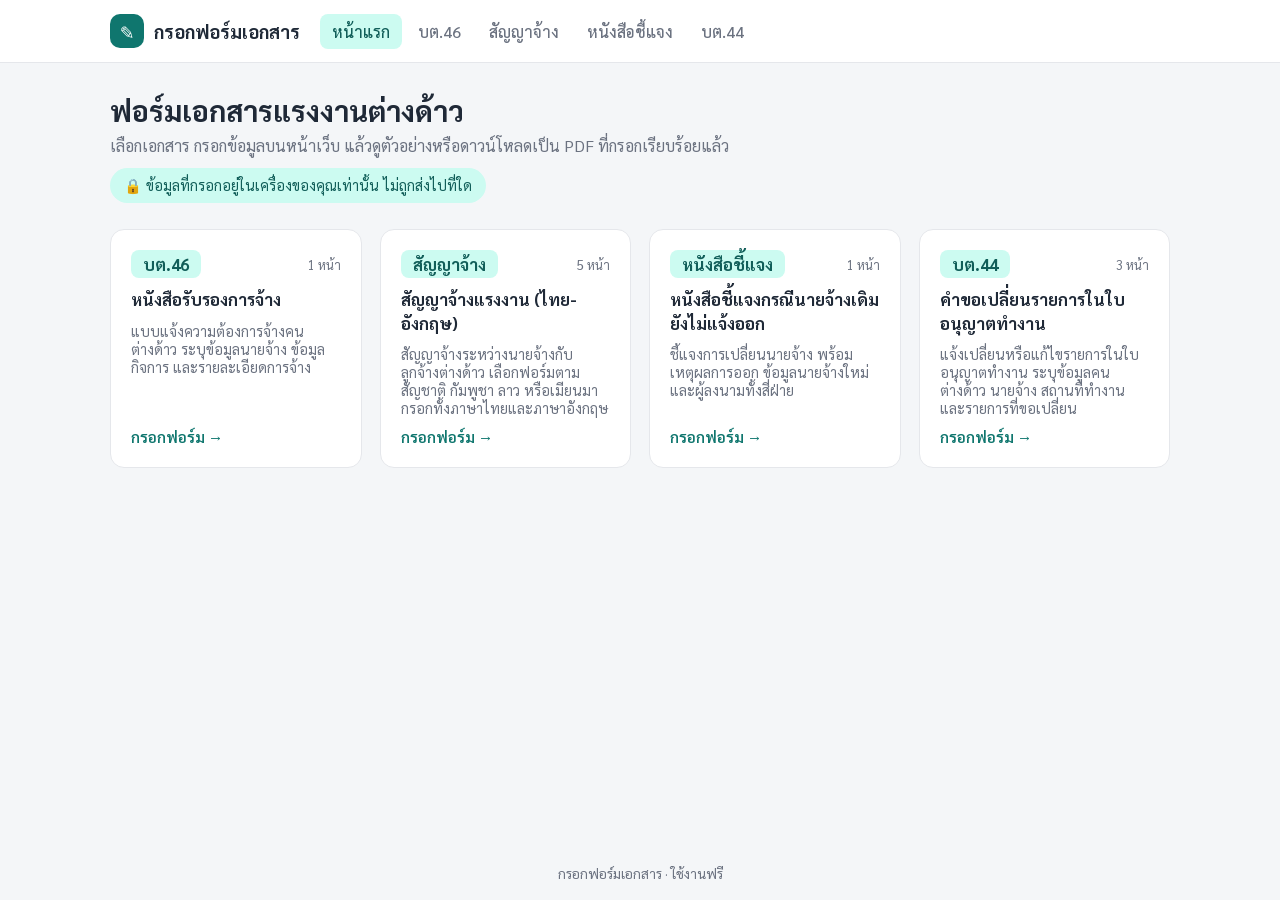
==== index.html @ 2748c155 "Add form-filling website for 4 migrant-worker documents Fill-in forms for BT.44, BT.46, the employme" ====
<!DOCTYPE html>
<html lang="th">
<head>
  <meta charset="UTF-8" />
  <meta name="viewport" content="width=device-width, initial-scale=1.0" />
  <title>กรอกฟอร์มเอกสารแรงงานต่างด้าว</title>
  <link rel="preconnect" href="https://fonts.googleapis.com" />
  <link rel="preconnect" href="https://fonts.gstatic.com" crossorigin />
  <link href="https://fonts.googleapis.com/css2?family=Sarabun:wght@400;500;600;700&display=swap" rel="stylesheet" />
  <link rel="stylesheet" href="css/style.css" />
</head>
<body>
  <nav class="navbar">
    <div class="nav-inner">
      <a href="index.html" class="brand"><span class="brand-mark">✎</span><span>กรอกฟอร์มเอกสาร</span></a>
      <ul class="nav-links" id="nav-links"></ul>
    </div>
  </nav>

  <main class="container">
    <header class="hero">
      <h1>ฟอร์มเอกสารแรงงานต่างด้าว</h1>
      <p class="muted">เลือกเอกสาร กรอกข้อมูลบนหน้าเว็บ แล้วดูตัวอย่างหรือดาวน์โหลดเป็น PDF ที่กรอกเรียบร้อยแล้ว</p>
      <span class="note">🔒 ข้อมูลที่กรอกอยู่ในเครื่องของคุณเท่านั้น ไม่ถูกส่งไปที่ใด</span>
    </header>

    <section class="cards" id="cards"></section>
  </main>

  <footer class="footer">กรอกฟอร์มเอกสาร · ใช้งานฟรี</footer>

  <script type="module">
    import { DOCS, DOC_ORDER } from "./js/docs.js";
    const cards = document.getElementById("cards");
    const nav = document.getElementById("nav-links");
    nav.innerHTML = `<li><a href="index.html" class="active">หน้าแรก</a></li>`;
    for (const id of DOC_ORDER) {
      const d = DOCS[id];
      const a = document.createElement("a");
      a.className = "card";
      a.href = `form.html?doc=${id}`;
      a.innerHTML = `
        <div class="card-top"><span class="code"></span><span class="pages">${d.pages} หน้า</span></div>
        <h3></h3><p></p><span class="go">กรอกฟอร์ม →</span>`;
      a.querySelector(".code").textContent = d.code;
      a.querySelector("h3").textContent = d.title;
      a.querySelector("p").textContent = d.desc;
      cards.appendChild(a);
      nav.insertAdjacentHTML("beforeend", `<li><a href="form.html?doc=${id}">${d.code}</a></li>`);
    }
  </script>
</body>
</html>
---- css/style.css ----
:root {
  --primary: #0f766e;
  --primary-dark: #115e59;
  --primary-soft: #ccfbf1;
  --bg: #f4f6f8;
  --card: #fff;
  --text: #1f2937;
  --muted: #6b7280;
  --border: #e5e7eb;
  --danger: #dc2626;
  --radius: 14px;
}

* { box-sizing: border-box; margin: 0; padding: 0; }

body {
  font-family: "Sarabun", system-ui, sans-serif;
  background: var(--bg);
  color: var(--text);
  min-height: 100vh;
  display: flex;
  flex-direction: column;
  font-size: 16px;
}

a { color: inherit; }

/* ---------- Navbar ---------- */
.navbar {
  position: sticky;
  top: 0;
  z-index: 20;
  background: #fff;
  border-bottom: 1px solid var(--border);
}
.nav-inner {
  max-width: 1100px;
  margin: 0 auto;
  padding: 0 20px;
  height: 62px;
  display: flex;
  align-items: center;
  gap: 20px;
}
.brand {
  display: flex;
  align-items: center;
  gap: 10px;
  font-weight: 700;
  font-size: 1.15rem;
  text-decoration: none;
  white-space: nowrap;
}
.brand-mark {
  width: 34px; height: 34px;
  border-radius: 10px;
  background: var(--primary);
  color: #fff;
  display: grid; place-items: center;
  font-size: 1.1rem;
}
.nav-links { display: flex; gap: 4px; list-style: none; overflow-x: auto; flex: 1; }
.nav-links a {
  display: block;
  padding: 7px 12px;
  border-radius: 8px;
  text-decoration: none;
  color: var(--muted);
  font-weight: 500;
  white-space: nowrap;
}
.nav-links a:hover { background: var(--bg); color: var(--text); }
.nav-links a.active { background: var(--primary-soft); color: var(--primary-dark); }

/* ---------- Layout ---------- */
.container { max-width: 1100px; width: 100%; margin: 0 auto; padding: 28px 20px 48px; flex: 1; }
.hero { margin-bottom: 26px; }
.hero h1 { font-size: 1.8rem; margin-bottom: 6px; }
.muted { color: var(--muted); }
.note {
  display: inline-flex; gap: 8px; align-items: center;
  margin-top: 12px; padding: 8px 14px;
  background: var(--primary-soft); color: var(--primary-dark);
  border-radius: 999px; font-size: .9rem;
}
.footer { text-align: center; padding: 18px; color: var(--muted); font-size: .85rem; }

/* ---------- Home cards ---------- */
.cards { display: grid; grid-template-columns: repeat(auto-fill, minmax(250px, 1fr)); gap: 18px; }
.card {
  background: var(--card);
  border: 1px solid var(--border);
  border-radius: var(--radius);
  padding: 20px;
  display: flex; flex-direction: column; gap: 10px;
  text-decoration: none;
  transition: transform .15s, box-shadow .15s, border-color .15s;
}
.card:hover { transform: translateY(-3px); box-shadow: 0 10px 24px rgba(0,0,0,.08); border-color: var(--primary); }
.card-top { display: flex; justify-content: space-between; align-items: center; }
.code {
  font-weight: 700; font-size: 1.05rem;
  color: var(--primary-dark); background: var(--primary-soft);
  padding: 3px 12px; border-radius: 8px;
}
.pages { font-size: .8rem; color: var(--muted); }
.card h3 { font-size: 1.05rem; line-height: 1.4; }
.card p { font-size: .9rem; color: var(--muted); flex: 1; }
.card .go { color: var(--primary); font-weight: 600; font-size: .95rem; }

/* ---------- Form page ---------- */
.form-head {
  display: flex; align-items: flex-start; justify-content: space-between; gap: 16px;
  margin-bottom: 20px; flex-wrap: wrap;
}
.form-head h1 { font-size: 1.5rem; display: flex; gap: 10px; align-items: center; flex-wrap: wrap; }
.back { text-decoration: none; color: var(--muted); font-size: .9rem; display: inline-block; margin-bottom: 8px; }
.back:hover { color: var(--primary); }

.section {
  background: var(--card);
  border: 1px solid var(--border);
  border-radius: var(--radius);
  padding: 20px 22px 22px;
  margin-bottom: 16px;
}
.section-head { display: flex; align-items: center; justify-content: space-between; gap: 12px; margin-bottom: 14px; flex-wrap: wrap; }
.section-head h2 { font-size: 1.1rem; display: flex; align-items: center; gap: 10px; }
.num {
  width: 26px; height: 26px; border-radius: 50%;
  background: var(--primary); color: #fff;
  display: grid; place-items: center; font-size: .85rem;
}
.tag { font-size: .75rem; font-weight: 500; color: var(--muted); background: var(--bg); padding: 2px 8px; border-radius: 999px; }

.grid { display: grid; grid-template-columns: repeat(6, 1fr); gap: 14px 16px; }
.field { grid-column: span 3; display: flex; flex-direction: column; gap: 6px; min-width: 0; }
.field.full { grid-column: span 6; }
.field.third { grid-column: span 2; }
.field.hidden { display: none; }
.label-row { display: flex; justify-content: space-between; align-items: baseline; gap: 8px; }
label.lbl { font-size: .92rem; font-weight: 600; }
.req { color: var(--danger); }
.hint { font-size: .8rem; color: var(--muted); }

input[type="text"], input[type="date"], input[type="email"], input[type="number"], select, textarea {
  width: 100%;
  font: inherit;
  padding: 9px 12px;
  border: 1px solid #d1d5db;
  border-radius: 9px;
  background: #fff;
  outline: none;
  transition: border-color .15s, box-shadow .15s;
}
textarea { resize: vertical; min-height: 70px; }
input:focus, select:focus, textarea:focus { border-color: var(--primary); box-shadow: 0 0 0 3px rgba(15,118,110,.15); }
.field.missing input, .field.missing textarea { border-color: var(--danger); background: #fef2f2; }

.radios { display: flex; flex-wrap: wrap; gap: 8px; }
.radios.vertical { flex-direction: column; }
.radio {
  display: flex; align-items: center; gap: 8px;
  padding: 8px 14px;
  border: 1px solid #d1d5db; border-radius: 9px;
  cursor: pointer; font-size: .95rem;
}
.radio:has(input:checked) { border-color: var(--primary); background: var(--primary-soft); }
.radio input, .check input { accent-color: var(--primary); width: 17px; height: 17px; }
.check { display: flex; align-items: center; gap: 10px; cursor: pointer; }

.link-btn {
  background: none; border: none; font: inherit; font-size: .8rem;
  color: var(--primary); cursor: pointer; padding: 0; white-space: nowrap;
}
.link-btn:hover { text-decoration: underline; }
.chip-btn {
  font: inherit; font-size: .85rem;
  border: 1px solid var(--primary); color: var(--primary);
  background: #fff; border-radius: 999px; padding: 5px 14px; cursor: pointer;
}
.chip-btn:hover { background: var(--primary-soft); }

.img-field { display: flex; align-items: center; gap: 10px; flex-wrap: wrap; }
.img-field .preview {
  width: 110px; height: 52px; border: 1px dashed #cbd5e1; border-radius: 8px;
  display: grid; place-items: center; font-size: .75rem; color: var(--muted);
  background: #fafafa center/contain no-repeat;
}
.img-field input[type="file"] { display: none; }

/* settings */
details.section summary { cursor: pointer; font-weight: 600; list-style: none; display: flex; justify-content: space-between; }
details.section summary::after { content: "▾"; color: var(--muted); }
details.section[open] summary { margin-bottom: 14px; }

/* ---------- Action bar ---------- */
.actions {
  position: sticky; bottom: 0; z-index: 15;
  background: rgba(255,255,255,.96);
  backdrop-filter: blur(6px);
  border-top: 1px solid var(--border);
}
.actions-inner {
  max-width: 1100px; margin: 0 auto; padding: 12px 20px;
  display: flex; gap: 10px; justify-content: flex-end; align-items: center; flex-wrap: wrap;
}
.actions .msg { margin-right: auto; font-size: .88rem; color: var(--muted); }
.actions .msg.warn { color: #b45309; }

.btn {
  display: inline-flex; align-items: center; justify-content: center; gap: 6px;
  padding: 10px 18px; border-radius: 10px;
  border: 1px solid #d1d5db; background: #fff; color: var(--text);
  font: inherit; font-weight: 600; font-size: .95rem;
  text-decoration: none; cursor: pointer;
}
.btn:hover { background: #f3f4f6; }
.btn:disabled { opacity: .6; cursor: wait; }
.btn-primary { background: var(--primary); border-color: var(--primary); color: #fff; }
.btn-primary:hover { background: var(--primary-dark); }
.btn-ghost { border-color: transparent; color: var(--muted); }

/* ---------- Modal ---------- */
.modal { position: fixed; inset: 0; z-index: 50; display: flex; align-items: center; justify-content: center; }
.modal[hidden] { display: none; }
.modal-backdrop { position: absolute; inset: 0; background: rgba(15,23,42,.6); }
.modal-box {
  position: relative; width: min(1000px, 95vw); height: 92vh;
  background: #fff; border-radius: var(--radius); overflow: hidden;
  display: flex; flex-direction: column; box-shadow: 0 20px 50px rgba(0,0,0,.3);
}
.modal-head {
  display: flex; align-items: center; justify-content: space-between; gap: 12px;
  padding: 10px 14px; border-bottom: 1px solid var(--border); flex-wrap: wrap;
}
.modal-head h2 { font-size: 1.05rem; }
.modal-head .row { display: flex; gap: 8px; }
#viewer { flex: 1; width: 100%; border: none; background: #525659; }

.toast {
  position: fixed; left: 50%; bottom: 90px; transform: translateX(-50%);
  background: #111827; color: #fff; padding: 10px 18px; border-radius: 10px;
  font-size: .92rem; z-index: 60; box-shadow: 0 8px 24px rgba(0,0,0,.25);
}
.toast[hidden] { display: none; }

/* ---------- Mobile ---------- */
@media (max-width: 720px) {
  .nav-links { display: none; }
  .grid { grid-template-columns: 1fr; }
  .field, .field.full, .field.third { grid-column: span 1; }
  .section { padding: 16px; }
  .actions-inner { justify-content: stretch; }
  .actions .btn { flex: 1; }
  .actions .msg { width: 100%; }
}
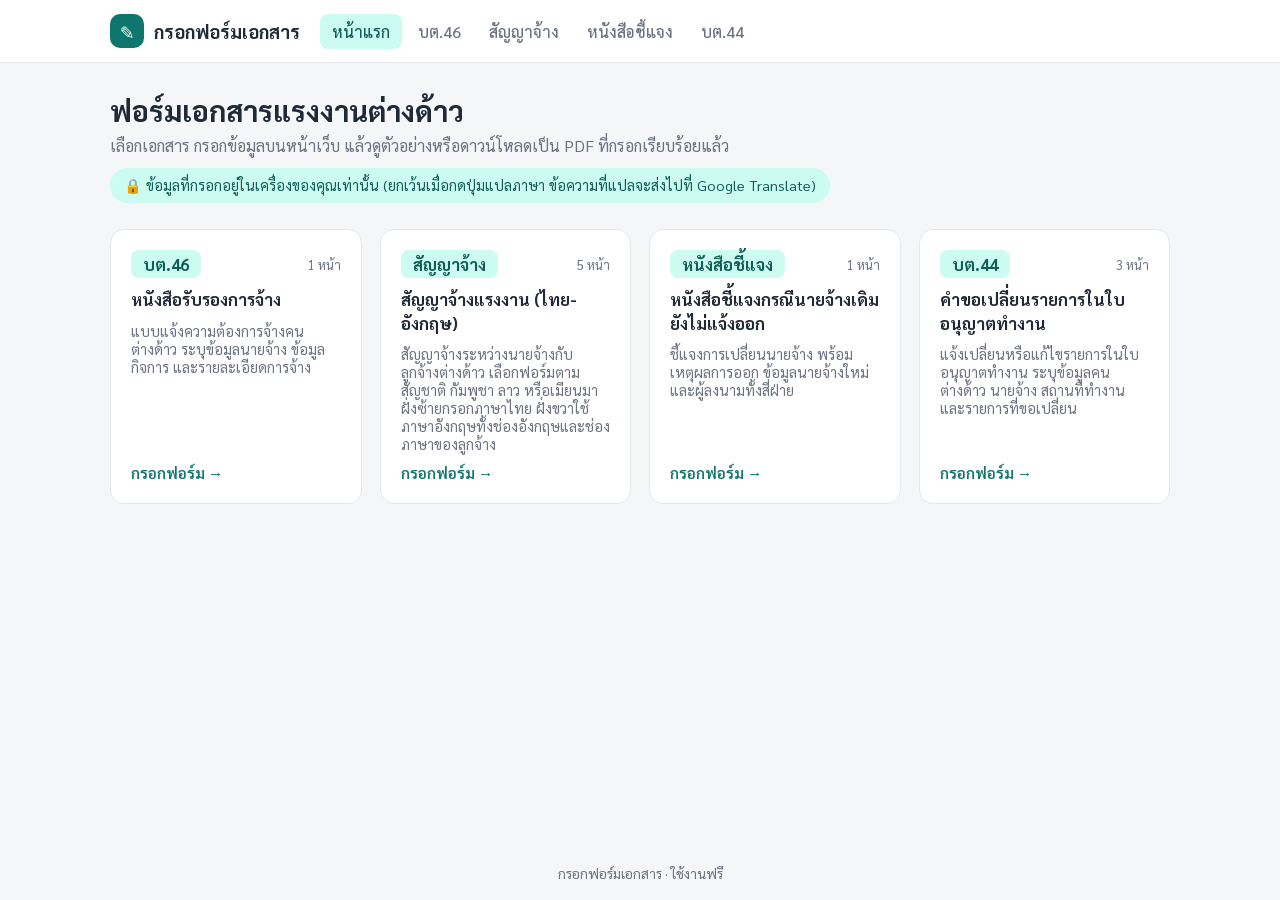
==== commit 0aff7d1a: "Contract: add Thai-to-English auto-translate buttons Each English field can be filled from its Thai " ====
--- a/index.html
+++ b/index.html
@@ -21,7 +21,7 @@
     <header class="hero">
       <h1>ฟอร์มเอกสารแรงงานต่างด้าว</h1>
       <p class="muted">เลือกเอกสาร กรอกข้อมูลบนหน้าเว็บ แล้วดูตัวอย่างหรือดาวน์โหลดเป็น PDF ที่กรอกเรียบร้อยแล้ว</p>
-      <span class="note">🔒 ข้อมูลที่กรอกอยู่ในเครื่องของคุณเท่านั้น ไม่ถูกส่งไปที่ใด</span>
+      <span class="note">🔒 ข้อมูลที่กรอกอยู่ในเครื่องของคุณเท่านั้น (ยกเว้นเมื่อกดปุ่มแปลภาษา ข้อความที่แปลจะส่งไปที่ Google Translate)</span>
     </header>
 
     <section class="cards" id="cards"></section>
--- a/css/style.css
+++ b/css/style.css
@@ -114,6 +114,7 @@
   margin-bottom: 20px; flex-wrap: wrap;
 }
 .form-head h1 { font-size: 1.5rem; display: flex; gap: 10px; align-items: center; flex-wrap: wrap; }
+.head-actions { display: flex; gap: 8px; flex-wrap: wrap; }
 .back { text-decoration: none; color: var(--muted); font-size: .9rem; display: inline-block; margin-bottom: 8px; }
 .back:hover { color: var(--primary); }
 
